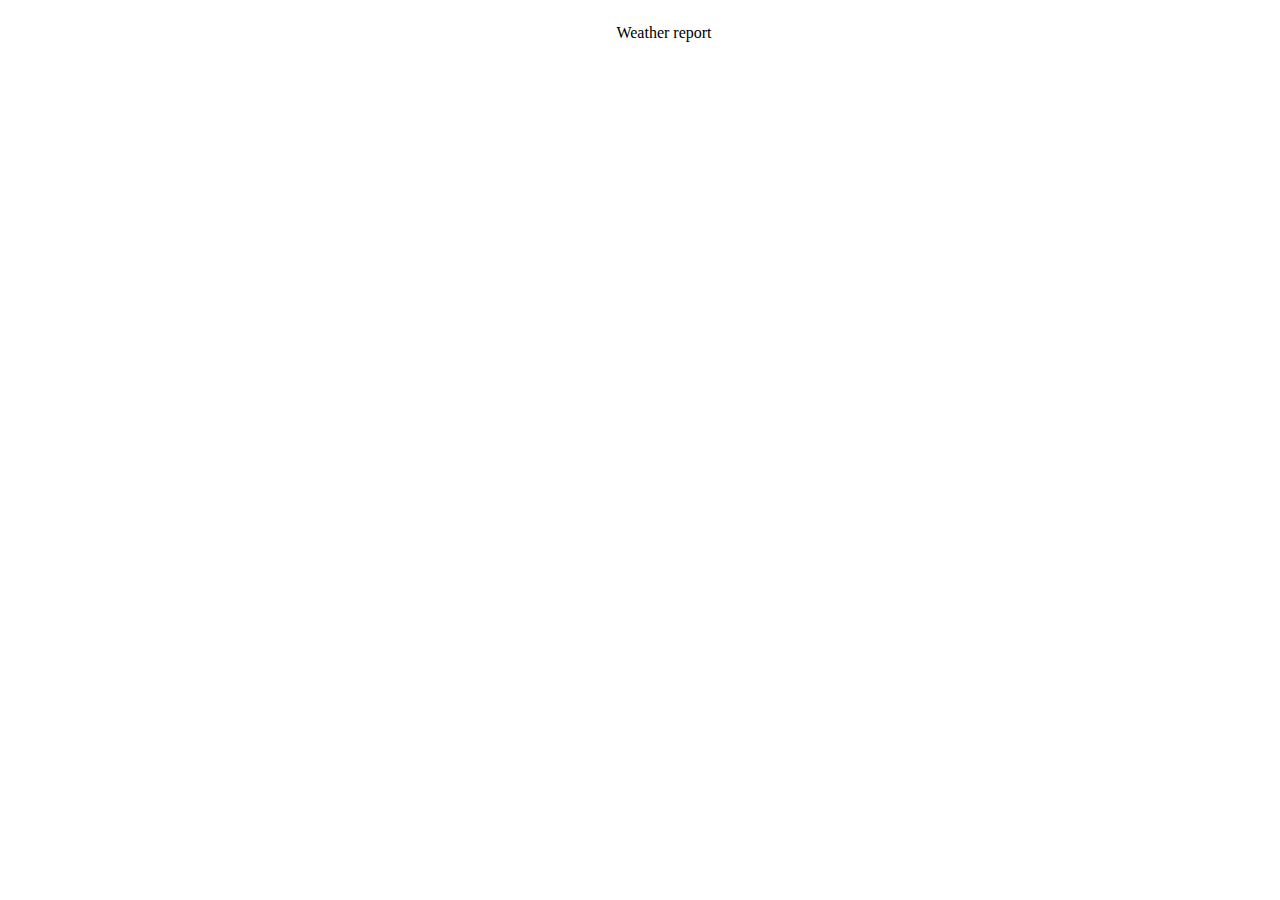
==== index.html @ e1ef0488 "first commit" ====
<!DOCTYPE html>
<html lang="en">
<head>
    <meta charset="UTF-8">
    <meta http-equiv="X-UA-Compatible" content="IE=edge">
    <meta name="viewport" content="width=device-width, initial-scale=1.0">
    <link rel="stylesheet" href="style/style.css">
    <title>Weather report</title>
</head>
<body>
    <div class="header">
        <div class="content">
            <div class="title">
                Weather report
            </div>
        </div>
    </div>

    <script src="scripts/script.js"></script>
</body>
</html>
---- style/style.css ----
body{
    display: flex;
    flex-direction: column;
    width: 100%;
}

.header{
    width: 100%;
    display: flex;
    flex-direction: row;
    justify-content: center;
    padding: 1rem 1rem;
}

.header .content{
    
}
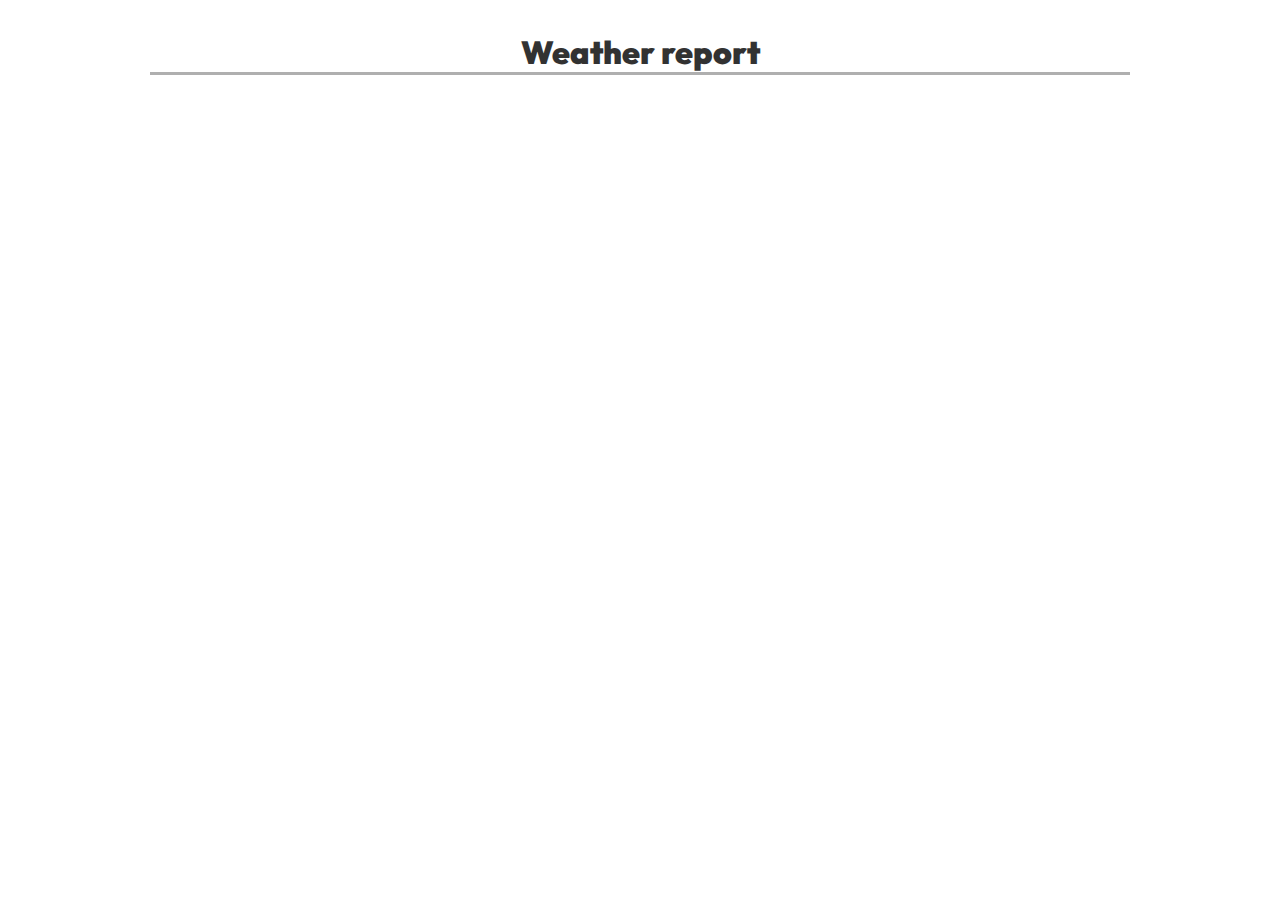
==== commit e4c2fe75: "Initial" ====
--- a/index.html
+++ b/index.html
@@ -4,6 +4,10 @@
     <meta charset="UTF-8">
     <meta http-equiv="X-UA-Compatible" content="IE=edge">
     <meta name="viewport" content="width=device-width, initial-scale=1.0">
+    <link rel="preconnect" href="https://fonts.googleapis.com">
+    <link rel="preconnect" href="https://fonts.gstatic.com" crossorigin>
+    <link href="https://fonts.googleapis.com/icon?family=Material+Icons+Round" rel="stylesheet">
+    <link href="https://fonts.googleapis.com/css2?family=Outfit:wght@100;200;300;400;500;600;700;800;900&display=swap" rel="stylesheet"> 
     <link rel="stylesheet" href="style/style.css">
     <title>Weather report</title>
 </head>
--- a/style/style.css
+++ b/style/style.css
@@ -1,18 +1,73 @@
+*{
+    font-family: 'Outfit', sans-serif;
+}
+
 body{
+    --text: #000;
+    --text50: #00000050;
+
+    --o1: 1;
+    --o2: .8;
+    --o3: .5;
+    --o0: 0;
+
     display: flex;
     flex-direction: column;
     width: 100%;
+    margin: 0%;
 }
 
 .header{
-    width: 100%;
+    width: calc(100% - 2rem);
     display: flex;
     flex-direction: row;
     justify-content: center;
-    padding: 1rem 1rem;
+    padding: 2rem 1rem 1rem;
 }
 
 .header .content{
-    
+    width: calc(100% - 2rem);
+    max-width: 980px;
+    display: flex;
+    flex-direction: row;
+    justify-content: center;
+
+    border-bottom: .2rem solid var(--text50);
 }
 
+.header .content .title{
+    font-weight: 900;
+    font-size: 2rem;
+    opacity: var(--o2);
+}
+
+
+
+
+.material-icons-round {
+    font-family: 'Material Icons Round';
+    font-weight: normal;
+    font-style: normal;
+    font-size: 24px; /* Preferred icon size */
+    display: inline-block;
+    line-height: 1;
+    text-transform: none;
+    letter-spacing: normal;
+    word-wrap: normal;
+    white-space: nowrap;
+    direction: ltr;
+    /* Support for all WebKit browsers. */
+    -webkit-font-smoothing: antialiased;
+    /* Support for Safari and Chrome. */
+    text-rendering: optimizeLegibility;
+    /* Support for Firefox. */
+    -moz-osx-font-smoothing: grayscale;
+    /* Support for IE. */
+    font-feature-settings: 'liga';
+    -webkit-user-select: none; /* Safari */
+    -moz-user-select: none; /* Firefox */
+    -ms-user-select: none; /* IE10+/Edge */
+    user-select: none; /* Standard */
+
+    transition: margin .2s ease;
+}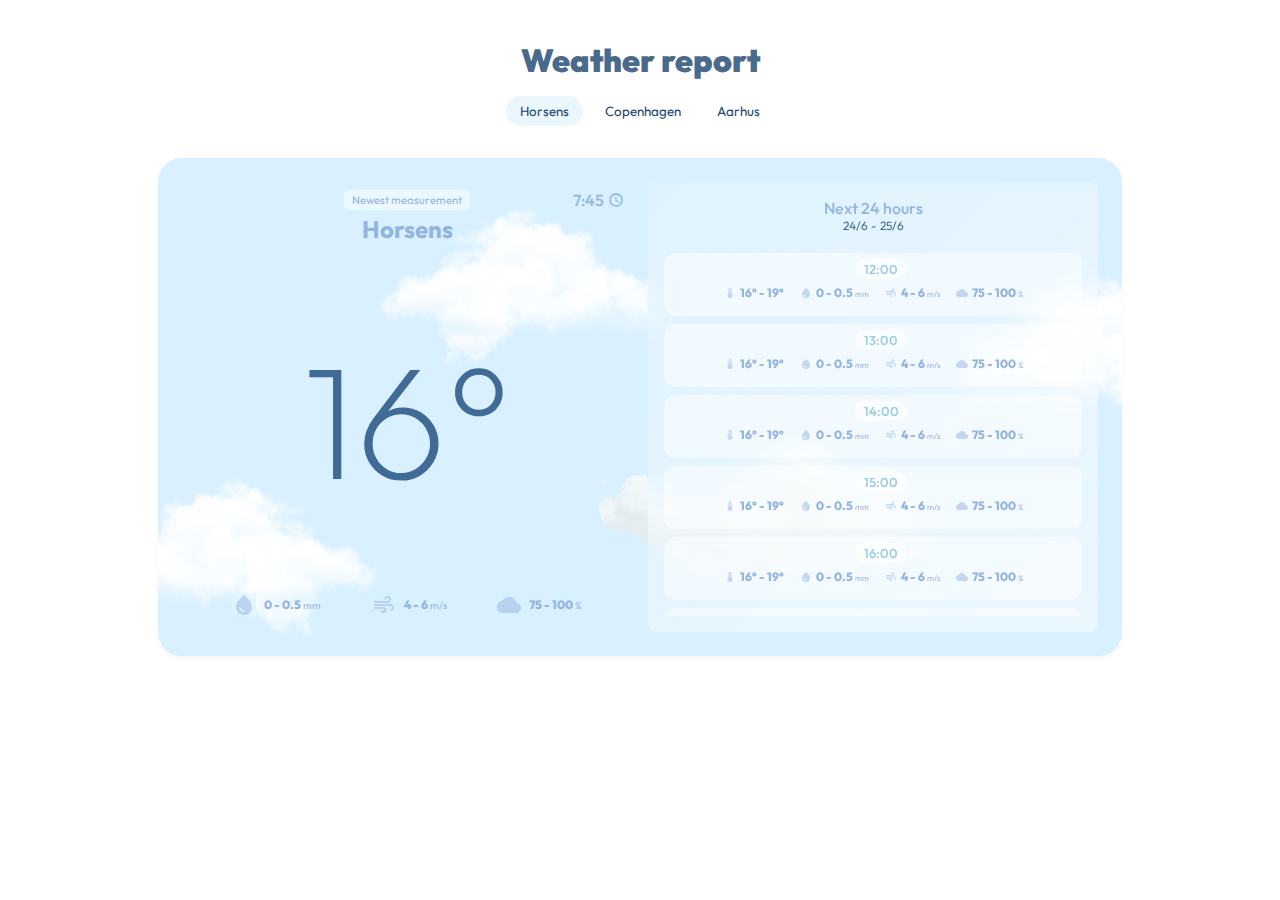
==== commit c2e514c3: "Mock UI forecast" ====
--- a/index.html
+++ b/index.html
@@ -11,15 +11,436 @@
     <link rel="stylesheet" href="style/style.css">
     <title>Weather report</title>
 </head>
-<body>
+<body class="sun">
     <div class="header">
         <div class="content">
             <div class="title">
                 Weather report
             </div>
         </div>
+        <div class="content">
+            <button class="pill selected">
+                Horsens
+            </button>
+            <button class="pill">
+                Copenhagen
+            </button>
+            <button class="pill">
+                Aarhus
+            </button>
+        </div>
     </div>
-
+    <div class="content">
+        <div class="temperature">
+            <div class="content">
+                <div class="recent">
+                    Newest measurement
+                </div>
+                <div class="time" id="current-time">
+                    7:45
+                    <span class="material-icons-round">
+                        schedule
+                    </span>
+                </div>
+                <h2 class="city">
+                    Horsens
+                </h2>
+                <h1 id="current-temp">
+                    16°
+                </h1>
+                <div class="currentAdditional">
+                    <div class="precipitation">
+                        <span class="material-icons-round">
+                            water_drop
+                        </span>
+                        <p id="current-precipitation">
+                            0 - 0.5
+                            <span>
+                                mm
+                            </span>
+                        </p>
+                    </div>
+
+                    <div class="wind-speed">
+                        <span class="material-icons-round">
+                            air
+                        </span>
+                        <p id="current-wind-speed">
+                            4 - 6 
+                            <span>
+                                m/s
+                            </span>
+                        </p>
+                    </div>
+
+                    <div class="cloud-coverage">
+                        <span class="material-icons-round">
+                            cloud
+                        </span>
+                        <p id="current-cloud-coverage">
+                            75 - 100 
+                            <span>
+                                %
+                            </span>
+                        </p>
+                    </div>
+                </div>
+            </div>
+            <div class="forecast">
+                <h2>
+                    Next 24 hours
+                </h2>
+                <p id="date-range">
+                    24/6 - 25/6
+                </p>
+                <div class="forecast-list">
+                    <div class="list-item">
+                        <div class="time">
+                            12:00
+                        </div>
+                        <div class="temperature-measurement">
+                            <span class="material-icons-round">
+                                thermostat
+                            </span>
+                            <p id="current-precipitation">
+                                16° - 19°
+                            </p>
+                        </div>
+
+                        <div class="precipitation">
+                            <span class="material-icons-round">
+                                water_drop
+                            </span>
+                            <p id="current-precipitation">
+                                0 - 0.5
+                                <span>
+                                    mm
+                                </span>
+                            </p>
+                        </div>
+    
+                        <div class="wind-speed">
+                            <span class="material-icons-round">
+                                air
+                            </span>
+                            <p id="current-wind-speed">
+                                4 - 6 
+                                <span>
+                                    m/s
+                                </span>
+                            </p>
+                        </div>
+    
+                        <div class="cloud-coverage">
+                            <span class="material-icons-round">
+                                cloud
+                            </span>
+                            <p id="current-cloud-coverage">
+                                75 - 100 
+                                <span>
+                                    %
+                                </span>
+                            </p>
+                        </div>
+                    </div>
+                    <div class="list-item">
+                        <div class="time">
+                            13:00
+                        </div>
+                        <div class="temperature-measurement">
+                            <span class="material-icons-round">
+                                thermostat
+                            </span>
+                            <p id="current-precipitation">
+                                16° - 19°
+                            </p>
+                        </div>
+
+                        <div class="precipitation">
+                            <span class="material-icons-round">
+                                water_drop
+                            </span>
+                            <p id="current-precipitation">
+                                0 - 0.5
+                                <span>
+                                    mm
+                                </span>
+                            </p>
+                        </div>
+    
+                        <div class="wind-speed">
+                            <span class="material-icons-round">
+                                air
+                            </span>
+                            <p id="current-wind-speed">
+                                4 - 6 
+                                <span>
+                                    m/s
+                                </span>
+                            </p>
+                        </div>
+    
+                        <div class="cloud-coverage">
+                            <span class="material-icons-round">
+                                cloud
+                            </span>
+                            <p id="current-cloud-coverage">
+                                75 - 100 
+                                <span>
+                                    %
+                                </span>
+                            </p>
+                        </div>
+                    </div>
+                    <div class="list-item">
+                        <div class="time">
+                            14:00
+                        </div>
+                        <div class="temperature-measurement">
+                            <span class="material-icons-round">
+                                thermostat
+                            </span>
+                            <p id="current-precipitation">
+                                16° - 19°
+                            </p>
+                        </div>
+
+                        <div class="precipitation">
+                            <span class="material-icons-round">
+                                water_drop
+                            </span>
+                            <p id="current-precipitation">
+                                0 - 0.5
+                                <span>
+                                    mm
+                                </span>
+                            </p>
+                        </div>
+    
+                        <div class="wind-speed">
+                            <span class="material-icons-round">
+                                air
+                            </span>
+                            <p id="current-wind-speed">
+                                4 - 6 
+                                <span>
+                                    m/s
+                                </span>
+                            </p>
+                        </div>
+    
+                        <div class="cloud-coverage">
+                            <span class="material-icons-round">
+                                cloud
+                            </span>
+                            <p id="current-cloud-coverage">
+                                75 - 100 
+                                <span>
+                                    %
+                                </span>
+                            </p>
+                        </div>
+                    </div>
+                    <div class="list-item">
+                        <div class="time">
+                            15:00
+                        </div>
+                        <div class="temperature-measurement">
+                            <span class="material-icons-round">
+                                thermostat
+                            </span>
+                            <p id="current-precipitation">
+                                16° - 19°
+                            </p>
+                        </div>
+
+                        <div class="precipitation">
+                            <span class="material-icons-round">
+                                water_drop
+                            </span>
+                            <p id="current-precipitation">
+                                0 - 0.5
+                                <span>
+                                    mm
+                                </span>
+                            </p>
+                        </div>
+    
+                        <div class="wind-speed">
+                            <span class="material-icons-round">
+                                air
+                            </span>
+                            <p id="current-wind-speed">
+                                4 - 6 
+                                <span>
+                                    m/s
+                                </span>
+                            </p>
+                        </div>
+    
+                        <div class="cloud-coverage">
+                            <span class="material-icons-round">
+                                cloud
+                            </span>
+                            <p id="current-cloud-coverage">
+                                75 - 100 
+                                <span>
+                                    %
+                                </span>
+                            </p>
+                        </div>
+                    </div>
+                    <div class="list-item">
+                        <div class="time">
+                            16:00
+                        </div>
+                        <div class="temperature-measurement">
+                            <span class="material-icons-round">
+                                thermostat
+                            </span>
+                            <p id="current-precipitation">
+                                16° - 19°
+                            </p>
+                        </div>
+
+                        <div class="precipitation">
+                            <span class="material-icons-round">
+                                water_drop
+                            </span>
+                            <p id="current-precipitation">
+                                0 - 0.5
+                                <span>
+                                    mm
+                                </span>
+                            </p>
+                        </div>
+    
+                        <div class="wind-speed">
+                            <span class="material-icons-round">
+                                air
+                            </span>
+                            <p id="current-wind-speed">
+                                4 - 6 
+                                <span>
+                                    m/s
+                                </span>
+                            </p>
+                        </div>
+    
+                        <div class="cloud-coverage">
+                            <span class="material-icons-round">
+                                cloud
+                            </span>
+                            <p id="current-cloud-coverage">
+                                75 - 100 
+                                <span>
+                                    %
+                                </span>
+                            </p>
+                        </div>
+                    </div>
+                    <div class="list-item">
+                        <div class="time">
+                            17:00
+                        </div>
+                        <div class="temperature-measurement">
+                            <span class="material-icons-round">
+                                thermostat
+                            </span>
+                            <p id="current-precipitation">
+                                16° - 19°
+                            </p>
+                        </div>
+
+                        <div class="precipitation">
+                            <span class="material-icons-round">
+                                water_drop
+                            </span>
+                            <p id="current-precipitation">
+                                0 - 0.5
+                                <span>
+                                    mm
+                                </span>
+                            </p>
+                        </div>
+    
+                        <div class="wind-speed">
+                            <span class="material-icons-round">
+                                air
+                            </span>
+                            <p id="current-wind-speed">
+                                4 - 6 
+                                <span>
+                                    m/s
+                                </span>
+                            </p>
+                        </div>
+    
+                        <div class="cloud-coverage">
+                            <span class="material-icons-round">
+                                cloud
+                            </span>
+                            <p id="current-cloud-coverage">
+                                75 - 100 
+                                <span>
+                                    %
+                                </span>
+                            </p>
+                        </div>
+                    </div>
+                    <div class="list-item">
+                        <div class="time">
+                            18:00
+                        </div>
+                        <div class="temperature-measurement">
+                            <span class="material-icons-round">
+                                thermostat
+                            </span>
+                            <p id="current-precipitation">
+                                16° - 19°
+                            </p>
+                        </div>
+
+                        <div class="precipitation">
+                            <span class="material-icons-round">
+                                water_drop
+                            </span>
+                            <p id="current-precipitation">
+                                0 - 0.5
+                                <span>
+                                    mm
+                                </span>
+                            </p>
+                        </div>
+    
+                        <div class="wind-speed">
+                            <span class="material-icons-round">
+                                air
+                            </span>
+                            <p id="current-wind-speed">
+                                4 - 6 
+                                <span>
+                                    m/s
+                                </span>
+                            </p>
+                        </div>
+    
+                        <div class="cloud-coverage">
+                            <span class="material-icons-round">
+                                cloud
+                            </span>
+                            <p id="current-cloud-coverage">
+                                75 - 100 
+                                <span>
+                                    %
+                                </span>
+                            </p>
+                        </div>
+                    </div>
+                </div>
+            </div>
+        </div>
+    </div>
     <script src="scripts/script.js"></script>
 </body>
 </html>--- a/style/style.css
+++ b/style/style.css
@@ -3,46 +3,97 @@
 }
 
 body{
-    --text: #000;
+    --text: #1c4670;
     --text50: #00000050;
+    --text-accent: #93b3e1;
+    --text-accent50: #93b3e180;
+    --text-accent2: #95cae5;
+    --text-accent3: #416b97;
+
+    --card-border:#629efd;
+    --pil-bg:#d8f0ff80;
+
+    --bg:#d8f0ff;
+    --bg50:#d8f0ff20;
+
+    --w30:#ffffff30;
+    --w80:#ffffff80;
+    --w90:#ffffff90;
+    --w:#fff;
 
     --o1: 1;
     --o2: .8;
     --o3: .5;
     --o0: 0;
 
-    display: flex;
-    flex-direction: column;
-    width: 100%;
+    --content-size: 980px;
+    --shadow-color: 222deg 31% 65%;
+
+    display: flex;
+    flex-direction: column;
+    align-items: center;
+    width: 100%;
+    min-height: 100vh;
     margin: 0%;
+}
+
+body > .content{
+    width: calc(100% - 2rem);
+    max-width: var(--content-size);
+    display: flex;
+    flex-direction: row;
+    justify-content: center;
 }
 
 .header{
     width: calc(100% - 2rem);
     display: flex;
-    flex-direction: row;
-    justify-content: center;
+    flex-direction: column;
+    align-items: center;
     padding: 2rem 1rem 1rem;
 }
 
 .header .content{
     width: calc(100% - 2rem);
-    max-width: 980px;
+    max-width: var(--content-size);
     display: flex;
     flex-direction: row;
     justify-content: center;
-
-    border-bottom: .2rem solid var(--text50);
+    padding: .5rem 0;
 }
 
 .header .content .title{
     font-weight: 900;
     font-size: 2rem;
     opacity: var(--o2);
-}
-
-
-
+    color: var(--text);
+}
+
+button.pill{
+    padding: 5px 12px;
+    margin: 0 4px;
+    border-radius: 16px;
+    border: transparent 2px solid;
+    background: transparent;
+    color: var(--text);
+    transition: all ease .2s;
+    cursor: pointer;
+}
+
+button.pill:hover{
+    background: var(--pil-bg);
+    font-weight: 600;
+}
+
+button.pill:focus, button.pill:active{
+    background: var(--pil-bg);
+    border: var(--card-border) 2px solid;
+    font-weight: 600;
+}
+
+button.pill.selected{
+    background: var(--pil-bg);
+}
 
 .material-icons-round {
     font-family: 'Material Icons Round';
@@ -70,4 +121,198 @@
     user-select: none; /* Standard */
 
     transition: margin .2s ease;
+}
+
+.temperature{
+    width: calc(100%);
+    margin: 8px;
+    border-radius: 24px;
+    background: var(--bg);
+    background-image: url(/style/img/clouds.png);
+    background-size: cover;
+    display: flex;
+    flex-direction: row;
+    padding: 16px;
+    aspect-ratio: 2 / 1;
+    box-shadow: rgba(0, 0, 0, 0.04) 0px 3px 5px;
+}
+
+.temperature .content{
+    flex: 1;
+    aspect-ratio: 1 / 1;
+    margin: 8px;
+    padding: 8px;
+    display: flex;
+    flex-direction: column;
+    justify-content: space-between;
+    align-items: center;
+    position: relative;
+}
+
+.temperature .content .time{
+    position: absolute;
+    top: 0;
+    right: 0;
+    margin: .5rem;
+    display: flex;
+    flex-direction: row;
+    align-items: center;
+    font-weight: 500;
+    color: var(--text-accent);
+}
+
+.temperature .content .recent{
+    position: absolute;
+    top: 0;
+    background: var(--w80);
+    padding: .2rem .5rem;
+    font-size: .7rem;
+    margin: .5rem;
+    border-radius: 4px;
+    display: flex;
+    flex-direction: row;
+    align-items: center;
+    font-weight: 400;
+    color: var(--text-accent);
+}
+
+.temperature .content .time > span{
+    font-size: 16px;
+    margin-left: 4px;
+}
+
+.temperature .content h2{
+    color: var(--text-accent);
+    margin-top: 1.5rem;
+}
+
+
+.temperature .content h1{
+    font-size: 160px;
+    color: var(--text-accent3);
+    font-weight: 200;
+    margin: 0;
+}
+
+.temperature .content .currentAdditional{
+    display: flex;
+    flex-direction: row;
+    justify-content: space-evenly;
+    align-items: center;
+    width: 100%;
+}
+
+.temperature .content .currentAdditional > div{
+    display: flex;
+    flex-direction: row;
+    align-items: center;
+    margin: 8px 8px 0;
+}
+
+.temperature .content .currentAdditional > div > span{
+    margin-right: 8px;
+    color: var(--text-accent50);
+    backdrop-filter: blur(12px);
+}
+.temperature .content .currentAdditional > div > p{
+    white-space: nowrap;
+    font-size: 12px;
+    font-weight: 800;
+    color: var(--text-accent);
+}
+.temperature .content .currentAdditional > div > p > span{
+    font-size: 10px;
+    font-weight: 400;
+}
+
+.temperature .forecast{
+    flex: 1;
+    display: flex;
+    flex-direction: column;
+    padding: 16px;
+    background: linear-gradient(315deg,var(--w80),var(--w30));
+    backdrop-filter: blur(12px);
+    border-radius: 8px;
+    margin: 8px;
+    aspect-ratio: 1/1;
+    height: calc(100% - 48px);
+}
+.temperature .forecast h2{
+    margin: 0;
+    color: var(--text-accent);
+    width: 100%;
+    text-align: center;
+    font-weight: 500;
+    font-size: 16px;
+}
+
+.temperature .forecast > p{
+    margin: 0;
+    color: var(--text);
+    opacity: .8;
+    width: 100%;
+    text-align: center;
+    font-weight: 400;
+    font-size: 12px;
+}
+
+.temperature .forecast .forecast-list{
+    display: flex;
+    flex-direction: column;
+    width: 100%;
+    margin-top: 16px;
+    overflow: auto;
+    scrollbar-width: thin;
+}
+
+.temperature .forecast .forecast-list .list-item{
+    display: flex;
+    position: relative;
+    flex-direction: row;
+    justify-content: center;
+    width: calc(100% - 32px);
+    margin: 4px 0;
+    background: var(--w80);
+    border-radius: 12px;
+    padding: 24px 16px 16px;
+    font-size: 32px;
+    font-weight: 900;
+}
+
+.temperature .forecast .forecast-list .list-item .time{
+    position: absolute;
+    font-size: 13px;
+    top: -2px;
+    left: 50%;
+    transform: translateX(-50%);
+    opacity: 1;
+    padding: 2px 8px;
+    border-radius: 8px;
+    color: var(--text-accent2);
+    font-weight: 500;
+    background: var(--w90);
+}
+
+.temperature .forecast .forecast-list .list-item > div{
+    display: flex;
+    flex-direction: row;
+    align-items: center;
+    margin: 8px 8px 0;
+}
+
+.temperature .forecast .forecast-list .list-item > div > span{
+    font-size: 12px;
+    margin-right: 4px;
+    color: var(--text-accent50);
+}
+.temperature .forecast .forecast-list .list-item > div > p{
+    white-space: nowrap;
+    font-size: 12px;
+    font-weight: 800;
+    margin: 0;
+    color: var(--text-accent);
+}
+.temperature .forecast .forecast-list .list-item > div > p > span{
+    font-size: 8px;
+    font-weight: 400;
 }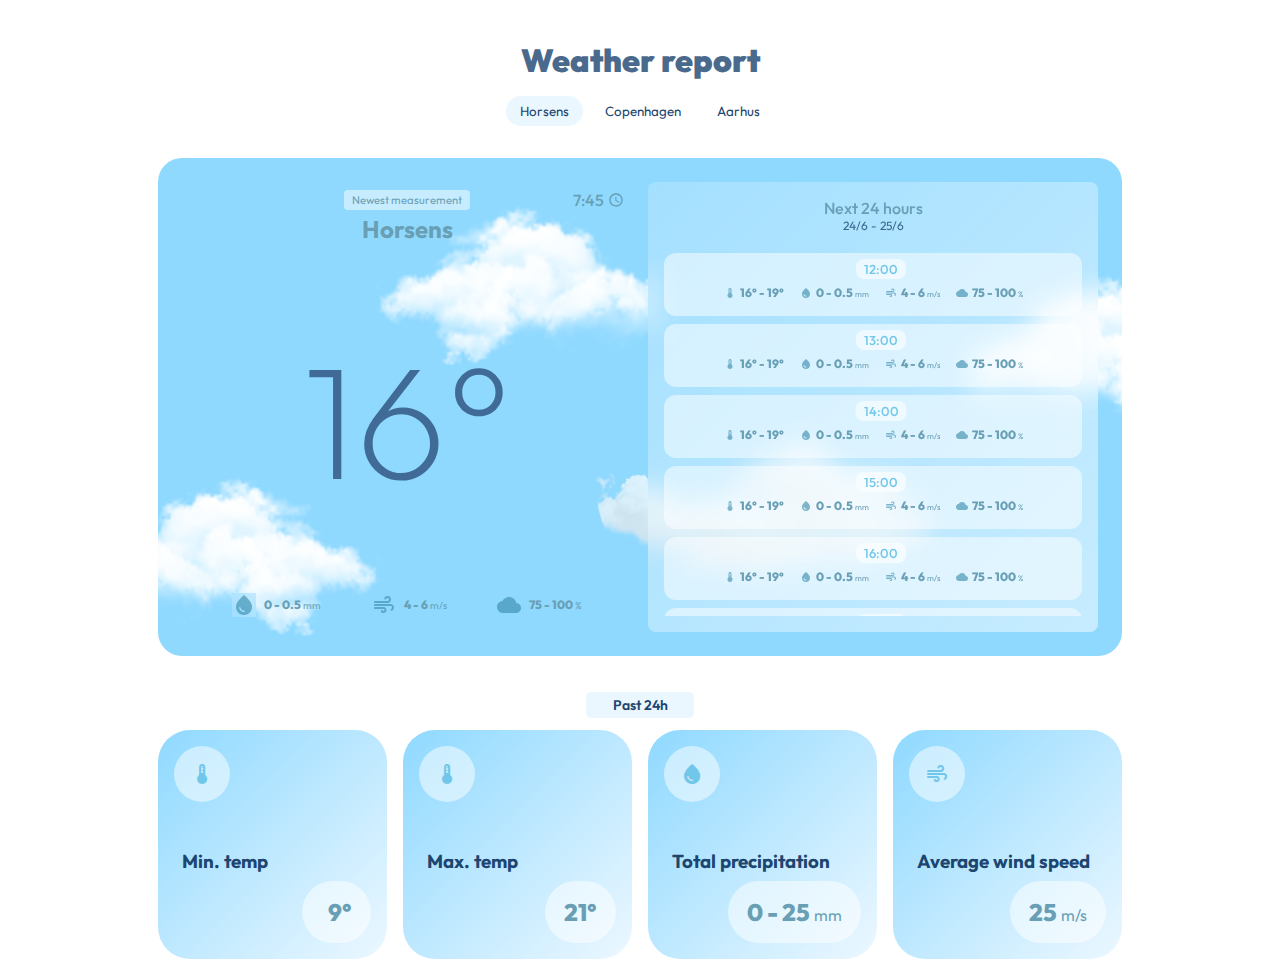
==== commit a4200d82: "Mock ui done" ====
--- a/index.html
+++ b/index.html
@@ -31,82 +31,25 @@
         </div>
     </div>
     <div class="content">
-        <div class="temperature">
-            <div class="content">
-                <div class="recent">
-                    Newest measurement
-                </div>
-                <div class="time" id="current-time">
-                    7:45
-                    <span class="material-icons-round">
-                        schedule
-                    </span>
-                </div>
-                <h2 class="city">
-                    Horsens
-                </h2>
-                <h1 id="current-temp">
-                    16°
-                </h1>
-                <div class="currentAdditional">
-                    <div class="precipitation">
+        <div class="f-row">
+            <div class="temperature">
+                <div class="content">
+                    <div class="recent">
+                        Newest measurement
+                    </div>
+                    <div class="time" id="current-time">
+                        7:45
                         <span class="material-icons-round">
-                            water_drop
+                            schedule
                         </span>
-                        <p id="current-precipitation">
-                            0 - 0.5
-                            <span>
-                                mm
-                            </span>
-                        </p>
                     </div>
-
-                    <div class="wind-speed">
-                        <span class="material-icons-round">
-                            air
-                        </span>
-                        <p id="current-wind-speed">
-                            4 - 6 
-                            <span>
-                                m/s
-                            </span>
-                        </p>
-                    </div>
-
-                    <div class="cloud-coverage">
-                        <span class="material-icons-round">
-                            cloud
-                        </span>
-                        <p id="current-cloud-coverage">
-                            75 - 100 
-                            <span>
-                                %
-                            </span>
-                        </p>
-                    </div>
-                </div>
-            </div>
-            <div class="forecast">
-                <h2>
-                    Next 24 hours
-                </h2>
-                <p id="date-range">
-                    24/6 - 25/6
-                </p>
-                <div class="forecast-list">
-                    <div class="list-item">
-                        <div class="time">
-                            12:00
-                        </div>
-                        <div class="temperature-measurement">
-                            <span class="material-icons-round">
-                                thermostat
-                            </span>
-                            <p id="current-precipitation">
-                                16° - 19°
-                            </p>
-                        </div>
-
+                    <h2 class="city">
+                        Horsens
+                    </h2>
+                    <h1 id="current-temp">
+                        16°
+                    </h1>
+                    <div class="currentAdditional">
                         <div class="precipitation">
                             <span class="material-icons-round">
                                 water_drop
@@ -143,300 +86,422 @@
                             </p>
                         </div>
                     </div>
-                    <div class="list-item">
-                        <div class="time">
-                            13:00
-                        </div>
-                        <div class="temperature-measurement">
-                            <span class="material-icons-round">
-                                thermostat
-                            </span>
-                            <p id="current-precipitation">
-                                16° - 19°
-                            </p>
-                        </div>
-
-                        <div class="precipitation">
-                            <span class="material-icons-round">
-                                water_drop
-                            </span>
-                            <p id="current-precipitation">
-                                0 - 0.5
-                                <span>
-                                    mm
-                                </span>
-                            </p>
-                        </div>
-    
-                        <div class="wind-speed">
-                            <span class="material-icons-round">
-                                air
-                            </span>
-                            <p id="current-wind-speed">
-                                4 - 6 
-                                <span>
-                                    m/s
-                                </span>
-                            </p>
-                        </div>
-    
-                        <div class="cloud-coverage">
-                            <span class="material-icons-round">
-                                cloud
-                            </span>
-                            <p id="current-cloud-coverage">
-                                75 - 100 
-                                <span>
-                                    %
-                                </span>
-                            </p>
+                </div>
+                <div class="forecast">
+                    <h2>
+                        Next 24 hours
+                    </h2>
+                    <p id="date-range">
+                        24/6 - 25/6
+                    </p>
+                    <div class="forecast-list">
+                        <div class="list-item">
+                            <div class="time">
+                                12:00
+                            </div>
+                            <div class="temperature-measurement">
+                                <span class="material-icons-round">
+                                    thermostat
+                                </span>
+                                <p id="current-precipitation">
+                                    16° - 19°
+                                </p>
+                            </div>
+    
+                            <div class="precipitation">
+                                <span class="material-icons-round">
+                                    water_drop
+                                </span>
+                                <p id="current-precipitation">
+                                    0 - 0.5
+                                    <span>
+                                        mm
+                                    </span>
+                                </p>
+                            </div>
+        
+                            <div class="wind-speed">
+                                <span class="material-icons-round">
+                                    air
+                                </span>
+                                <p id="current-wind-speed">
+                                    4 - 6 
+                                    <span>
+                                        m/s
+                                    </span>
+                                </p>
+                            </div>
+        
+                            <div class="cloud-coverage">
+                                <span class="material-icons-round">
+                                    cloud
+                                </span>
+                                <p id="current-cloud-coverage">
+                                    75 - 100 
+                                    <span>
+                                        %
+                                    </span>
+                                </p>
+                            </div>
+                        </div>
+                        <div class="list-item">
+                            <div class="time">
+                                13:00
+                            </div>
+                            <div class="temperature-measurement">
+                                <span class="material-icons-round">
+                                    thermostat
+                                </span>
+                                <p id="current-precipitation">
+                                    16° - 19°
+                                </p>
+                            </div>
+    
+                            <div class="precipitation">
+                                <span class="material-icons-round">
+                                    water_drop
+                                </span>
+                                <p id="current-precipitation">
+                                    0 - 0.5
+                                    <span>
+                                        mm
+                                    </span>
+                                </p>
+                            </div>
+        
+                            <div class="wind-speed">
+                                <span class="material-icons-round">
+                                    air
+                                </span>
+                                <p id="current-wind-speed">
+                                    4 - 6 
+                                    <span>
+                                        m/s
+                                    </span>
+                                </p>
+                            </div>
+        
+                            <div class="cloud-coverage">
+                                <span class="material-icons-round">
+                                    cloud
+                                </span>
+                                <p id="current-cloud-coverage">
+                                    75 - 100 
+                                    <span>
+                                        %
+                                    </span>
+                                </p>
+                            </div>
+                        </div>
+                        <div class="list-item">
+                            <div class="time">
+                                14:00
+                            </div>
+                            <div class="temperature-measurement">
+                                <span class="material-icons-round">
+                                    thermostat
+                                </span>
+                                <p id="current-precipitation">
+                                    16° - 19°
+                                </p>
+                            </div>
+    
+                            <div class="precipitation">
+                                <span class="material-icons-round">
+                                    water_drop
+                                </span>
+                                <p id="current-precipitation">
+                                    0 - 0.5
+                                    <span>
+                                        mm
+                                    </span>
+                                </p>
+                            </div>
+        
+                            <div class="wind-speed">
+                                <span class="material-icons-round">
+                                    air
+                                </span>
+                                <p id="current-wind-speed">
+                                    4 - 6 
+                                    <span>
+                                        m/s
+                                    </span>
+                                </p>
+                            </div>
+        
+                            <div class="cloud-coverage">
+                                <span class="material-icons-round">
+                                    cloud
+                                </span>
+                                <p id="current-cloud-coverage">
+                                    75 - 100 
+                                    <span>
+                                        %
+                                    </span>
+                                </p>
+                            </div>
+                        </div>
+                        <div class="list-item">
+                            <div class="time">
+                                15:00
+                            </div>
+                            <div class="temperature-measurement">
+                                <span class="material-icons-round">
+                                    thermostat
+                                </span>
+                                <p id="current-precipitation">
+                                    16° - 19°
+                                </p>
+                            </div>
+    
+                            <div class="precipitation">
+                                <span class="material-icons-round">
+                                    water_drop
+                                </span>
+                                <p id="current-precipitation">
+                                    0 - 0.5
+                                    <span>
+                                        mm
+                                    </span>
+                                </p>
+                            </div>
+        
+                            <div class="wind-speed">
+                                <span class="material-icons-round">
+                                    air
+                                </span>
+                                <p id="current-wind-speed">
+                                    4 - 6 
+                                    <span>
+                                        m/s
+                                    </span>
+                                </p>
+                            </div>
+        
+                            <div class="cloud-coverage">
+                                <span class="material-icons-round">
+                                    cloud
+                                </span>
+                                <p id="current-cloud-coverage">
+                                    75 - 100 
+                                    <span>
+                                        %
+                                    </span>
+                                </p>
+                            </div>
+                        </div>
+                        <div class="list-item">
+                            <div class="time">
+                                16:00
+                            </div>
+                            <div class="temperature-measurement">
+                                <span class="material-icons-round">
+                                    thermostat
+                                </span>
+                                <p id="current-precipitation">
+                                    16° - 19°
+                                </p>
+                            </div>
+    
+                            <div class="precipitation">
+                                <span class="material-icons-round">
+                                    water_drop
+                                </span>
+                                <p id="current-precipitation">
+                                    0 - 0.5
+                                    <span>
+                                        mm
+                                    </span>
+                                </p>
+                            </div>
+        
+                            <div class="wind-speed">
+                                <span class="material-icons-round">
+                                    air
+                                </span>
+                                <p id="current-wind-speed">
+                                    4 - 6 
+                                    <span>
+                                        m/s
+                                    </span>
+                                </p>
+                            </div>
+        
+                            <div class="cloud-coverage">
+                                <span class="material-icons-round">
+                                    cloud
+                                </span>
+                                <p id="current-cloud-coverage">
+                                    75 - 100 
+                                    <span>
+                                        %
+                                    </span>
+                                </p>
+                            </div>
+                        </div>
+                        <div class="list-item">
+                            <div class="time">
+                                17:00
+                            </div>
+                            <div class="temperature-measurement">
+                                <span class="material-icons-round">
+                                    thermostat
+                                </span>
+                                <p id="current-precipitation">
+                                    16° - 19°
+                                </p>
+                            </div>
+    
+                            <div class="precipitation">
+                                <span class="material-icons-round">
+                                    water_drop
+                                </span>
+                                <p id="current-precipitation">
+                                    0 - 0.5
+                                    <span>
+                                        mm
+                                    </span>
+                                </p>
+                            </div>
+        
+                            <div class="wind-speed">
+                                <span class="material-icons-round">
+                                    air
+                                </span>
+                                <p id="current-wind-speed">
+                                    4 - 6 
+                                    <span>
+                                        m/s
+                                    </span>
+                                </p>
+                            </div>
+        
+                            <div class="cloud-coverage">
+                                <span class="material-icons-round">
+                                    cloud
+                                </span>
+                                <p id="current-cloud-coverage">
+                                    75 - 100 
+                                    <span>
+                                        %
+                                    </span>
+                                </p>
+                            </div>
+                        </div>
+                        <div class="list-item">
+                            <div class="time">
+                                18:00
+                            </div>
+                            <div class="temperature-measurement">
+                                <span class="material-icons-round">
+                                    thermostat
+                                </span>
+                                <p id="current-precipitation">
+                                    16° - 19°
+                                </p>
+                            </div>
+    
+                            <div class="precipitation">
+                                <span class="material-icons-round">
+                                    water_drop
+                                </span>
+                                <p id="current-precipitation">
+                                    0 - 0.5
+                                    <span>
+                                        mm
+                                    </span>
+                                </p>
+                            </div>
+        
+                            <div class="wind-speed">
+                                <span class="material-icons-round">
+                                    air
+                                </span>
+                                <p id="current-wind-speed">
+                                    4 - 6 
+                                    <span>
+                                        m/s
+                                    </span>
+                                </p>
+                            </div>
+        
+                            <div class="cloud-coverage">
+                                <span class="material-icons-round">
+                                    cloud
+                                </span>
+                                <p id="current-cloud-coverage">
+                                    75 - 100 
+                                    <span>
+                                        %
+                                    </span>
+                                </p>
+                            </div>
                         </div>
                     </div>
-                    <div class="list-item">
-                        <div class="time">
-                            14:00
-                        </div>
-                        <div class="temperature-measurement">
-                            <span class="material-icons-round">
-                                thermostat
-                            </span>
-                            <p id="current-precipitation">
-                                16° - 19°
-                            </p>
-                        </div>
-
-                        <div class="precipitation">
-                            <span class="material-icons-round">
-                                water_drop
-                            </span>
-                            <p id="current-precipitation">
-                                0 - 0.5
-                                <span>
-                                    mm
-                                </span>
-                            </p>
-                        </div>
-    
-                        <div class="wind-speed">
-                            <span class="material-icons-round">
-                                air
-                            </span>
-                            <p id="current-wind-speed">
-                                4 - 6 
-                                <span>
-                                    m/s
-                                </span>
-                            </p>
-                        </div>
-    
-                        <div class="cloud-coverage">
-                            <span class="material-icons-round">
-                                cloud
-                            </span>
-                            <p id="current-cloud-coverage">
-                                75 - 100 
-                                <span>
-                                    %
-                                </span>
-                            </p>
-                        </div>
-                    </div>
-                    <div class="list-item">
-                        <div class="time">
-                            15:00
-                        </div>
-                        <div class="temperature-measurement">
-                            <span class="material-icons-round">
-                                thermostat
-                            </span>
-                            <p id="current-precipitation">
-                                16° - 19°
-                            </p>
-                        </div>
-
-                        <div class="precipitation">
-                            <span class="material-icons-round">
-                                water_drop
-                            </span>
-                            <p id="current-precipitation">
-                                0 - 0.5
-                                <span>
-                                    mm
-                                </span>
-                            </p>
-                        </div>
-    
-                        <div class="wind-speed">
-                            <span class="material-icons-round">
-                                air
-                            </span>
-                            <p id="current-wind-speed">
-                                4 - 6 
-                                <span>
-                                    m/s
-                                </span>
-                            </p>
-                        </div>
-    
-                        <div class="cloud-coverage">
-                            <span class="material-icons-round">
-                                cloud
-                            </span>
-                            <p id="current-cloud-coverage">
-                                75 - 100 
-                                <span>
-                                    %
-                                </span>
-                            </p>
-                        </div>
-                    </div>
-                    <div class="list-item">
-                        <div class="time">
-                            16:00
-                        </div>
-                        <div class="temperature-measurement">
-                            <span class="material-icons-round">
-                                thermostat
-                            </span>
-                            <p id="current-precipitation">
-                                16° - 19°
-                            </p>
-                        </div>
-
-                        <div class="precipitation">
-                            <span class="material-icons-round">
-                                water_drop
-                            </span>
-                            <p id="current-precipitation">
-                                0 - 0.5
-                                <span>
-                                    mm
-                                </span>
-                            </p>
-                        </div>
-    
-                        <div class="wind-speed">
-                            <span class="material-icons-round">
-                                air
-                            </span>
-                            <p id="current-wind-speed">
-                                4 - 6 
-                                <span>
-                                    m/s
-                                </span>
-                            </p>
-                        </div>
-    
-                        <div class="cloud-coverage">
-                            <span class="material-icons-round">
-                                cloud
-                            </span>
-                            <p id="current-cloud-coverage">
-                                75 - 100 
-                                <span>
-                                    %
-                                </span>
-                            </p>
-                        </div>
-                    </div>
-                    <div class="list-item">
-                        <div class="time">
-                            17:00
-                        </div>
-                        <div class="temperature-measurement">
-                            <span class="material-icons-round">
-                                thermostat
-                            </span>
-                            <p id="current-precipitation">
-                                16° - 19°
-                            </p>
-                        </div>
-
-                        <div class="precipitation">
-                            <span class="material-icons-round">
-                                water_drop
-                            </span>
-                            <p id="current-precipitation">
-                                0 - 0.5
-                                <span>
-                                    mm
-                                </span>
-                            </p>
-                        </div>
-    
-                        <div class="wind-speed">
-                            <span class="material-icons-round">
-                                air
-                            </span>
-                            <p id="current-wind-speed">
-                                4 - 6 
-                                <span>
-                                    m/s
-                                </span>
-                            </p>
-                        </div>
-    
-                        <div class="cloud-coverage">
-                            <span class="material-icons-round">
-                                cloud
-                            </span>
-                            <p id="current-cloud-coverage">
-                                75 - 100 
-                                <span>
-                                    %
-                                </span>
-                            </p>
-                        </div>
-                    </div>
-                    <div class="list-item">
-                        <div class="time">
-                            18:00
-                        </div>
-                        <div class="temperature-measurement">
-                            <span class="material-icons-round">
-                                thermostat
-                            </span>
-                            <p id="current-precipitation">
-                                16° - 19°
-                            </p>
-                        </div>
-
-                        <div class="precipitation">
-                            <span class="material-icons-round">
-                                water_drop
-                            </span>
-                            <p id="current-precipitation">
-                                0 - 0.5
-                                <span>
-                                    mm
-                                </span>
-                            </p>
-                        </div>
-    
-                        <div class="wind-speed">
-                            <span class="material-icons-round">
-                                air
-                            </span>
-                            <p id="current-wind-speed">
-                                4 - 6 
-                                <span>
-                                    m/s
-                                </span>
-                            </p>
-                        </div>
-    
-                        <div class="cloud-coverage">
-                            <span class="material-icons-round">
-                                cloud
-                            </span>
-                            <p id="current-cloud-coverage">
-                                75 - 100 
-                                <span>
-                                    %
-                                </span>
-                            </p>
-                        </div>
-                    </div>
+                </div>
+            </div>
+        </div>
+        <label class="tag">
+            Past 24h
+        </label>
+        <div class="f-row past">
+            <div class="card">
+                <span class="material-icons-round">
+                    thermostat
+                </span>
+                <div class="text">
+                    <h3>
+                        Min. temp
+                    </h3>
+                </div>
+                <div class="value">
+                    9°
+                </div>
+            </div>
+            <div class="card">
+                <span class="material-icons-round">
+                    thermostat
+                </span>
+                <div class="text">
+                    <h3>
+                        Max. temp
+                    </h3>
+                </div>
+                <div class="value">
+                    21°
+                </div>
+            </div>
+            <div class="card">
+                <span class="material-icons-round">
+                    water_drop
+                </span>
+                <div class="text">
+                    <h3>
+                        Total precipitation
+                    </h3>
+                </div>
+                <div class="value">
+                    0 - 25
+                    <span>
+                        mm
+                    </span>
+                </div>
+            </div>
+            <div class="card">
+                <span class="material-icons-round">
+                    air
+                </span>
+                <div class="text">
+                    <h3>
+                        Average wind speed
+                    </h3>
+                </div>
+                <div class="value">
+                    25
+                    <span>
+                        m/s
+                    </span>
                 </div>
             </div>
         </div>
--- a/style/style.css
+++ b/style/style.css
@@ -5,15 +5,17 @@
 body{
     --text: #1c4670;
     --text50: #00000050;
-    --text-accent: #93b3e1;
-    --text-accent50: #93b3e180;
-    --text-accent2: #95cae5;
+    --text-accent: #689fb5;
+    --text-accent50: #3489aa9c;
+    --text-accent2: #71c7ea;
     --text-accent3: #416b97;
 
     --card-border:#629efd;
     --pil-bg:#d8f0ff80;
-
-    --bg:#d8f0ff;
+    --card-bg:#d8f0ff80;
+    --card-bg2:#d8f0ff;
+
+    --bg:#8fd9ff;
     --bg50:#d8f0ff20;
 
     --w30:#ffffff30;
@@ -41,8 +43,16 @@
     width: calc(100% - 2rem);
     max-width: var(--content-size);
     display: flex;
-    flex-direction: row;
+    flex-direction: column;
     justify-content: center;
+    align-items: center;
+}
+
+.f-row{
+    display: flex;
+    flex-direction: row;
+    justify-content: center;
+    width: 100%;
 }
 
 .header{
@@ -122,10 +132,29 @@
 
     transition: margin .2s ease;
 }
+.flex-center {
+    display: flex;
+    justify-content: center;
+    align-items: center;
+    width: 100%;
+}
+
+label.tag {
+    font-weight: 600;
+    font-size: 14px;
+    color: var(--text);
+    background: var(--pil-bg);
+    border-radius: 5px;
+    padding: 4px;
+    text-align: center;
+    min-width: 100px;
+    width: fit-content;
+    margin: 4px;
+}
 
 .temperature{
     width: calc(100%);
-    margin: 8px;
+    margin: 8px 8px 32px;
     border-radius: 24px;
     background: var(--bg);
     background-image: url(/style/img/clouds.png);
@@ -134,7 +163,6 @@
     flex-direction: row;
     padding: 16px;
     aspect-ratio: 2 / 1;
-    box-shadow: rgba(0, 0, 0, 0.04) 0px 3px 5px;
 }
 
 .temperature .content{
@@ -315,4 +343,61 @@
 .temperature .forecast .forecast-list .list-item > div > p > span{
     font-size: 8px;
     font-weight: 400;
+}
+
+.f-row.past{
+    aspect-ratio: 4/1;
+}
+
+.f-row.past .card{
+    position: relative;
+    flex: 1;
+    aspect-ratio: 1/1;
+    
+    background: linear-gradient(315deg,var(--card-bg),var(--bg));
+    border-radius: 32px;
+    margin: 8px;
+    padding: 16px;
+
+    display: flex;
+    flex-direction: column;
+}
+
+.f-row.past .card > span{
+    height: fit-content;
+    width: fit-content;
+    padding: 16px;
+    background: var(--w80);
+    color: var(--text-accent2);
+    border-radius: 50%;
+}
+
+.f-row.past .card h3{
+    margin: 8px;
+    color: var(--text);
+}
+
+.f-row.past .card .text{
+    flex: 1;
+    display: flex;
+    flex-direction: column;
+    justify-content: flex-end;
+}
+
+.f-row.past .card .value{
+    padding: 16px 1.2rem;
+    width: fit-content;
+    min-width: 1.9rem;
+    font-size: 1.5rem;
+    font-weight: 800;
+    text-align: right;
+    color: var(--text-accent);
+    background: var(--w80);
+    border-radius: 32px;
+    align-self: flex-end;
+}
+
+.f-row.past .card .value > span{
+    font-size: 1rem;
+    font-weight: 400;
 }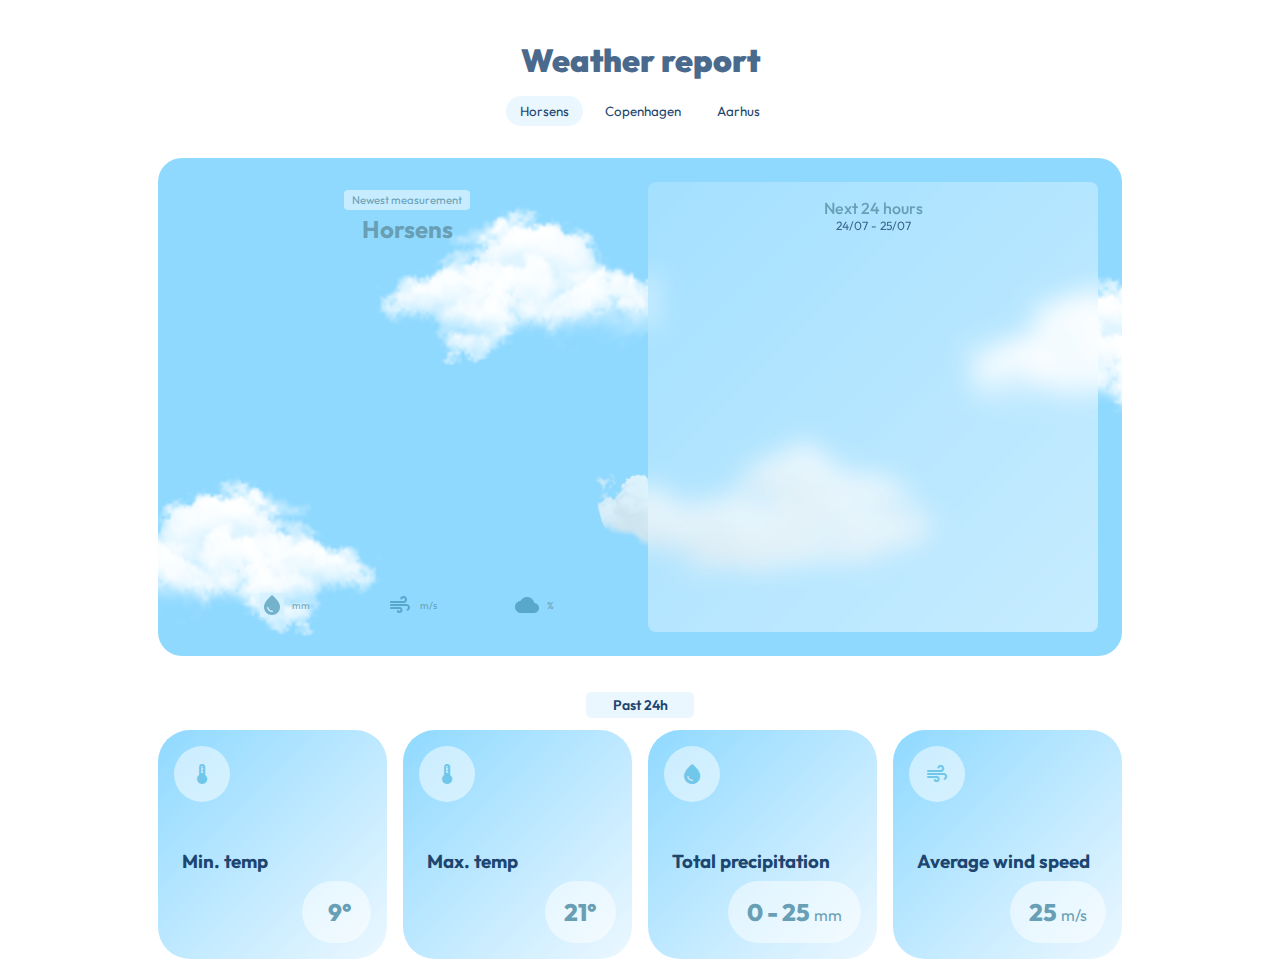
==== commit 8a7bf273: "Forecasts UI connected" ====
--- a/index.html
+++ b/index.html
@@ -19,13 +19,13 @@
             </div>
         </div>
         <div class="content">
-            <button class="pill selected">
+            <button class="pill" id="Horsens" onclick="ChangeCity('Horsens')">
                 Horsens
             </button>
-            <button class="pill">
+            <button class="pill" id="Copenhagen" onclick="ChangeCity('Copenhagen')">
                 Copenhagen
             </button>
-            <button class="pill">
+            <button class="pill" id="Aarhus" onclick="ChangeCity('Aarhus')">
                 Aarhus
             </button>
         </div>
@@ -37,28 +37,16 @@
                     <div class="recent">
                         Newest measurement
                     </div>
-                    <div class="time" id="current-time">
-                        7:45
-                        <span class="material-icons-round">
-                            schedule
-                        </span>
-                    </div>
-                    <h2 class="city">
-                        Horsens
-                    </h2>
-                    <h1 id="current-temp">
-                        16°
-                    </h1>
+                    <div class="time" id="current-time"></div>
+                    <h2 class="city" id="selected-city"></h2>
+                    <h1 id="current-temp"></h1>
                     <div class="currentAdditional">
                         <div class="precipitation">
                             <span class="material-icons-round">
                                 water_drop
                             </span>
                             <p id="current-precipitation">
-                                0 - 0.5
-                                <span>
-                                    mm
-                                </span>
+                                <span>mm</span>
                             </p>
                         </div>
     
@@ -67,7 +55,6 @@
                                 air
                             </span>
                             <p id="current-wind-speed">
-                                4 - 6 
                                 <span>
                                     m/s
                                 </span>
@@ -79,7 +66,6 @@
                                 cloud
                             </span>
                             <p id="current-cloud-coverage">
-                                75 - 100 
                                 <span>
                                     %
                                 </span>
@@ -91,353 +77,10 @@
                     <h2>
                         Next 24 hours
                     </h2>
-                    <p id="date-range">
-                        24/6 - 25/6
-                    </p>
-                    <div class="forecast-list">
-                        <div class="list-item">
-                            <div class="time">
-                                12:00
-                            </div>
-                            <div class="temperature-measurement">
-                                <span class="material-icons-round">
-                                    thermostat
-                                </span>
-                                <p id="current-precipitation">
-                                    16° - 19°
-                                </p>
-                            </div>
-    
-                            <div class="precipitation">
-                                <span class="material-icons-round">
-                                    water_drop
-                                </span>
-                                <p id="current-precipitation">
-                                    0 - 0.5
-                                    <span>
-                                        mm
-                                    </span>
-                                </p>
-                            </div>
-        
-                            <div class="wind-speed">
-                                <span class="material-icons-round">
-                                    air
-                                </span>
-                                <p id="current-wind-speed">
-                                    4 - 6 
-                                    <span>
-                                        m/s
-                                    </span>
-                                </p>
-                            </div>
-        
-                            <div class="cloud-coverage">
-                                <span class="material-icons-round">
-                                    cloud
-                                </span>
-                                <p id="current-cloud-coverage">
-                                    75 - 100 
-                                    <span>
-                                        %
-                                    </span>
-                                </p>
-                            </div>
-                        </div>
-                        <div class="list-item">
-                            <div class="time">
-                                13:00
-                            </div>
-                            <div class="temperature-measurement">
-                                <span class="material-icons-round">
-                                    thermostat
-                                </span>
-                                <p id="current-precipitation">
-                                    16° - 19°
-                                </p>
-                            </div>
-    
-                            <div class="precipitation">
-                                <span class="material-icons-round">
-                                    water_drop
-                                </span>
-                                <p id="current-precipitation">
-                                    0 - 0.5
-                                    <span>
-                                        mm
-                                    </span>
-                                </p>
-                            </div>
-        
-                            <div class="wind-speed">
-                                <span class="material-icons-round">
-                                    air
-                                </span>
-                                <p id="current-wind-speed">
-                                    4 - 6 
-                                    <span>
-                                        m/s
-                                    </span>
-                                </p>
-                            </div>
-        
-                            <div class="cloud-coverage">
-                                <span class="material-icons-round">
-                                    cloud
-                                </span>
-                                <p id="current-cloud-coverage">
-                                    75 - 100 
-                                    <span>
-                                        %
-                                    </span>
-                                </p>
-                            </div>
-                        </div>
-                        <div class="list-item">
-                            <div class="time">
-                                14:00
-                            </div>
-                            <div class="temperature-measurement">
-                                <span class="material-icons-round">
-                                    thermostat
-                                </span>
-                                <p id="current-precipitation">
-                                    16° - 19°
-                                </p>
-                            </div>
-    
-                            <div class="precipitation">
-                                <span class="material-icons-round">
-                                    water_drop
-                                </span>
-                                <p id="current-precipitation">
-                                    0 - 0.5
-                                    <span>
-                                        mm
-                                    </span>
-                                </p>
-                            </div>
-        
-                            <div class="wind-speed">
-                                <span class="material-icons-round">
-                                    air
-                                </span>
-                                <p id="current-wind-speed">
-                                    4 - 6 
-                                    <span>
-                                        m/s
-                                    </span>
-                                </p>
-                            </div>
-        
-                            <div class="cloud-coverage">
-                                <span class="material-icons-round">
-                                    cloud
-                                </span>
-                                <p id="current-cloud-coverage">
-                                    75 - 100 
-                                    <span>
-                                        %
-                                    </span>
-                                </p>
-                            </div>
-                        </div>
-                        <div class="list-item">
-                            <div class="time">
-                                15:00
-                            </div>
-                            <div class="temperature-measurement">
-                                <span class="material-icons-round">
-                                    thermostat
-                                </span>
-                                <p id="current-precipitation">
-                                    16° - 19°
-                                </p>
-                            </div>
-    
-                            <div class="precipitation">
-                                <span class="material-icons-round">
-                                    water_drop
-                                </span>
-                                <p id="current-precipitation">
-                                    0 - 0.5
-                                    <span>
-                                        mm
-                                    </span>
-                                </p>
-                            </div>
-        
-                            <div class="wind-speed">
-                                <span class="material-icons-round">
-                                    air
-                                </span>
-                                <p id="current-wind-speed">
-                                    4 - 6 
-                                    <span>
-                                        m/s
-                                    </span>
-                                </p>
-                            </div>
-        
-                            <div class="cloud-coverage">
-                                <span class="material-icons-round">
-                                    cloud
-                                </span>
-                                <p id="current-cloud-coverage">
-                                    75 - 100 
-                                    <span>
-                                        %
-                                    </span>
-                                </p>
-                            </div>
-                        </div>
-                        <div class="list-item">
-                            <div class="time">
-                                16:00
-                            </div>
-                            <div class="temperature-measurement">
-                                <span class="material-icons-round">
-                                    thermostat
-                                </span>
-                                <p id="current-precipitation">
-                                    16° - 19°
-                                </p>
-                            </div>
-    
-                            <div class="precipitation">
-                                <span class="material-icons-round">
-                                    water_drop
-                                </span>
-                                <p id="current-precipitation">
-                                    0 - 0.5
-                                    <span>
-                                        mm
-                                    </span>
-                                </p>
-                            </div>
-        
-                            <div class="wind-speed">
-                                <span class="material-icons-round">
-                                    air
-                                </span>
-                                <p id="current-wind-speed">
-                                    4 - 6 
-                                    <span>
-                                        m/s
-                                    </span>
-                                </p>
-                            </div>
-        
-                            <div class="cloud-coverage">
-                                <span class="material-icons-round">
-                                    cloud
-                                </span>
-                                <p id="current-cloud-coverage">
-                                    75 - 100 
-                                    <span>
-                                        %
-                                    </span>
-                                </p>
-                            </div>
-                        </div>
-                        <div class="list-item">
-                            <div class="time">
-                                17:00
-                            </div>
-                            <div class="temperature-measurement">
-                                <span class="material-icons-round">
-                                    thermostat
-                                </span>
-                                <p id="current-precipitation">
-                                    16° - 19°
-                                </p>
-                            </div>
-    
-                            <div class="precipitation">
-                                <span class="material-icons-round">
-                                    water_drop
-                                </span>
-                                <p id="current-precipitation">
-                                    0 - 0.5
-                                    <span>
-                                        mm
-                                    </span>
-                                </p>
-                            </div>
-        
-                            <div class="wind-speed">
-                                <span class="material-icons-round">
-                                    air
-                                </span>
-                                <p id="current-wind-speed">
-                                    4 - 6 
-                                    <span>
-                                        m/s
-                                    </span>
-                                </p>
-                            </div>
-        
-                            <div class="cloud-coverage">
-                                <span class="material-icons-round">
-                                    cloud
-                                </span>
-                                <p id="current-cloud-coverage">
-                                    75 - 100 
-                                    <span>
-                                        %
-                                    </span>
-                                </p>
-                            </div>
-                        </div>
-                        <div class="list-item">
-                            <div class="time">
-                                18:00
-                            </div>
-                            <div class="temperature-measurement">
-                                <span class="material-icons-round">
-                                    thermostat
-                                </span>
-                                <p id="current-precipitation">
-                                    16° - 19°
-                                </p>
-                            </div>
-    
-                            <div class="precipitation">
-                                <span class="material-icons-round">
-                                    water_drop
-                                </span>
-                                <p id="current-precipitation">
-                                    0 - 0.5
-                                    <span>
-                                        mm
-                                    </span>
-                                </p>
-                            </div>
-        
-                            <div class="wind-speed">
-                                <span class="material-icons-round">
-                                    air
-                                </span>
-                                <p id="current-wind-speed">
-                                    4 - 6 
-                                    <span>
-                                        m/s
-                                    </span>
-                                </p>
-                            </div>
-        
-                            <div class="cloud-coverage">
-                                <span class="material-icons-round">
-                                    cloud
-                                </span>
-                                <p id="current-cloud-coverage">
-                                    75 - 100 
-                                    <span>
-                                        %
-                                    </span>
-                                </p>
-                            </div>
-                        </div>
+                    <p id="date-range"></p>
+                    <div class="forecast-list" id="forecast-list">
+
+
                     </div>
                 </div>
             </div>
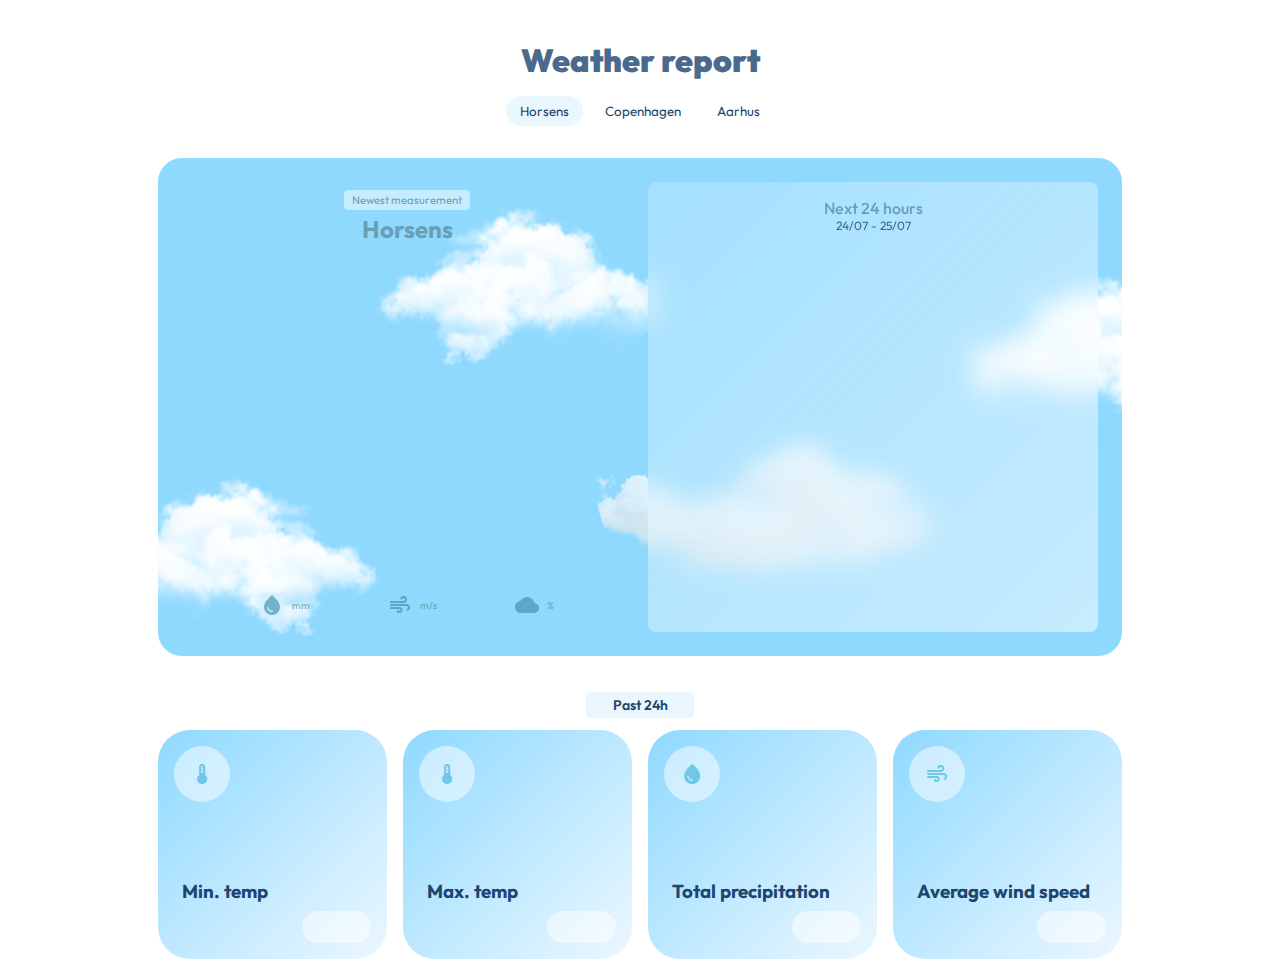
==== commit 0c2182c7: "Prep for history" ====
--- a/index.html
+++ b/index.html
@@ -98,9 +98,7 @@
                         Min. temp
                     </h3>
                 </div>
-                <div class="value">
-                    9°
-                </div>
+                <div id="pastMinTemp" class="value"></div>
             </div>
             <div class="card">
                 <span class="material-icons-round">
@@ -111,9 +109,7 @@
                         Max. temp
                     </h3>
                 </div>
-                <div class="value">
-                    21°
-                </div>
+                <div id="pastMaxTemp" class="value"></div>
             </div>
             <div class="card">
                 <span class="material-icons-round">
@@ -124,12 +120,7 @@
                         Total precipitation
                     </h3>
                 </div>
-                <div class="value">
-                    0 - 25
-                    <span>
-                        mm
-                    </span>
-                </div>
+                <div id="pastPrecipitation" class="value"></div>
             </div>
             <div class="card">
                 <span class="material-icons-round">
@@ -140,12 +131,7 @@
                         Average wind speed
                     </h3>
                 </div>
-                <div class="value">
-                    25
-                    <span>
-                        m/s
-                    </span>
-                </div>
+                <div id="pastWindSpeed" class="value"></div>
             </div>
         </div>
     </div>
--- a/style/style.css
+++ b/style/style.css
@@ -157,7 +157,7 @@
     margin: 8px 8px 32px;
     border-radius: 24px;
     background: var(--bg);
-    background-image: url(/style/img/clouds.png);
+    background-image: url(../style/img/clouds.png);
     background-size: cover;
     display: flex;
     flex-direction: row;
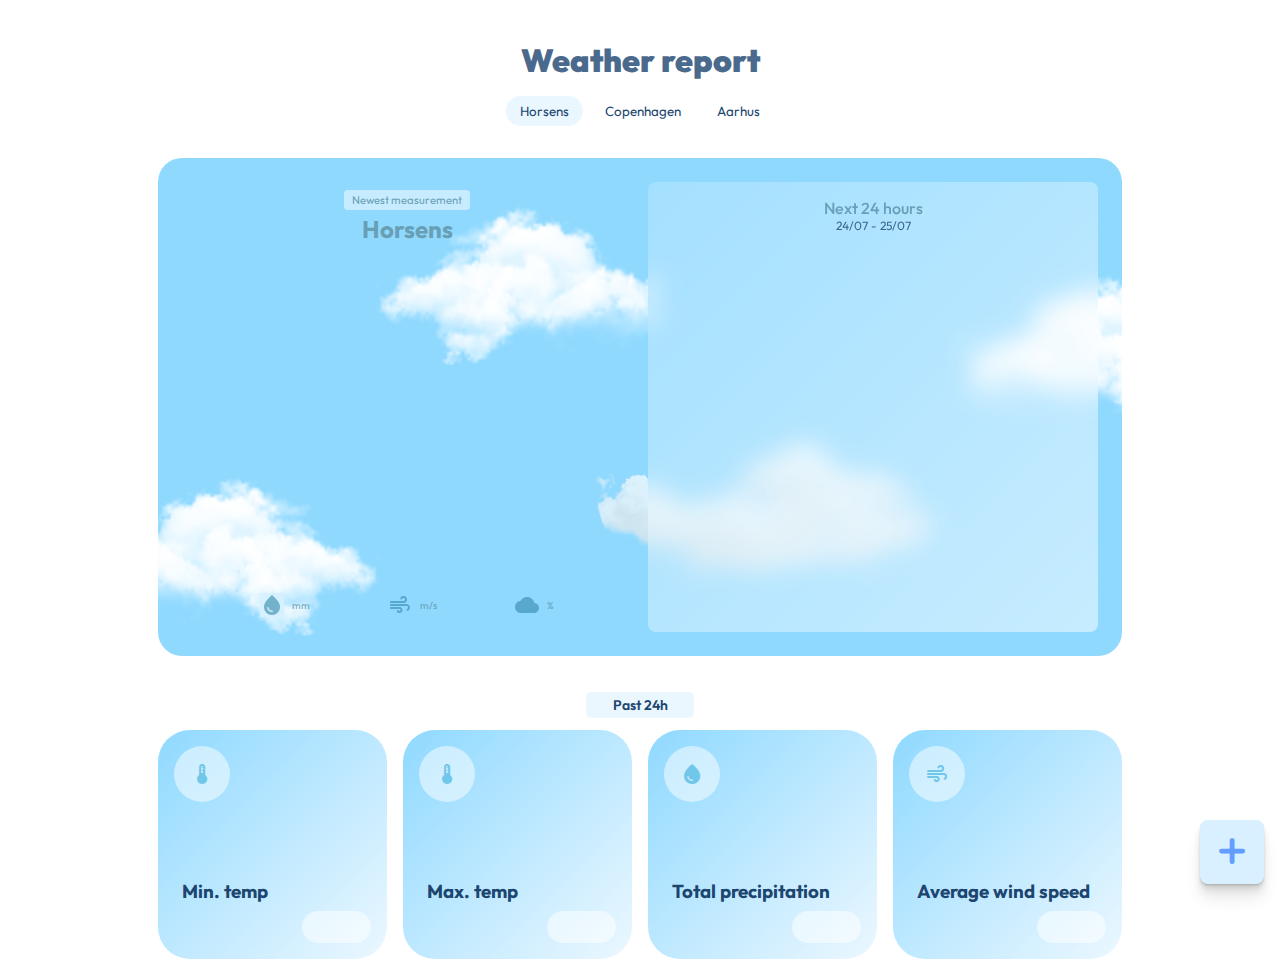
==== commit 38d1684b: "Submit data prompt" ====
--- a/index.html
+++ b/index.html
@@ -135,6 +135,40 @@
             </div>
         </div>
     </div>
+    <div class="add-data">
+        <button class="add" onclick="ToggleAdd()">
+            <span class="material-icons-round">
+                add
+            </span>
+        </button>
+        <div id="add-data" class="hide">
+            <h2>
+                Submit data
+            </h2>
+            <h4 id="selected-city1">
+            </h4>
+
+            <label for="types">Type:</label>
+            <select name="types" class="types" id="type">
+                <option value="temperature">Temperature</option>
+                <option value="precipitation">Precipitation</option>
+                <option value="wind speed">Wind speed</option>
+                <option value="cloud coverage">Cloud coverage</option>
+            </select>
+            <label>
+                Value:
+            </label>
+            <input type="number" id="value" class="value"/>
+            <label id="aditional-value-label" class="ad">
+                Value:
+            </label>
+            <input type="text" id="aditional-value" class="ad value"/>
+            
+            <button type="submit" onclick="Submit()">
+                Subimt
+            </button>
+        </div>
+    </div>
     <script src="scripts/script.js"></script>
 </body>
 </html>--- a/style/style.css
+++ b/style/style.css
@@ -2,7 +2,7 @@
     font-family: 'Outfit', sans-serif;
 }
 
-body{
+body{ 
     --text: #1c4670;
     --text50: #00000050;
     --text-accent: #689fb5;
@@ -14,6 +14,7 @@
     --pil-bg:#d8f0ff80;
     --card-bg:#d8f0ff80;
     --card-bg2:#d8f0ff;
+    --card-bg250:#d8f0ff50;
 
     --bg:#8fd9ff;
     --bg50:#d8f0ff20;
@@ -400,4 +401,84 @@
 .f-row.past .card .value > span{
     font-size: 1rem;
     font-weight: 400;
+}
+
+.add-data{
+    position: absolute;
+    bottom: 16px;
+    right: 16px;
+}   
+
+.add-data .add{
+    height: 64px;
+    width: 64px;
+    min-height: 64px;
+    min-width: 64px;
+    background: var(--card-bg2);
+    border: none;
+    border-radius: 8px;
+    cursor: pointer;
+    box-shadow: rgba(0, 0, 0, 0.07) 0px 1px 1px, rgba(0, 0, 0, 0.07) 0px 2px 2px, rgba(0, 0, 0, 0.07) 0px 4px 4px, rgba(0, 0, 0, 0.07) 0px 8px 8px, rgba(0, 0, 0, 0.07) 0px 16px 16px;
+}
+.add-data .add:hover{
+    background: var(--card-bg250);
+}
+
+.add-data .add span{
+    font-size: 42px;
+    color: var(--card-border);
+    font-weight: 900;
+}
+
+.add-data #add-data{
+    position: absolute;
+    bottom: 72px;
+    right: 0;
+
+    width: 256px;
+    background: var(--card-bg2);
+    border: 2px solid var(--card-bg);
+    backdrop-filter: blur(8px);
+    border-radius: 8px;
+    padding: 16px;
+
+    display: flex;
+    flex-direction: column;
+
+    opacity: 1;
+    display: flex;
+    pointer-events: auto;
+}
+
+.add-data #add-data.hide {
+    opacity: 0;
+    display: none;
+    pointer-events: none;
+}
+
+#add-data h2, #add-data h4, #add-data label{
+    margin: 0;
+    color: var(--text-accent3);
+}
+
+#add-data label{
+    margin-top: 8px;
+    font-weight: 700;
+}
+
+.ad{
+    display: none;
+}
+
+.ad.show{
+    display: block;
+}
+
+#add-data button{
+    margin-top: 8px;
+    font-weight: 800;
+    background: var(--text-accent);
+    color: white;
+    border: none;
+    padding: 8px 0;
 }